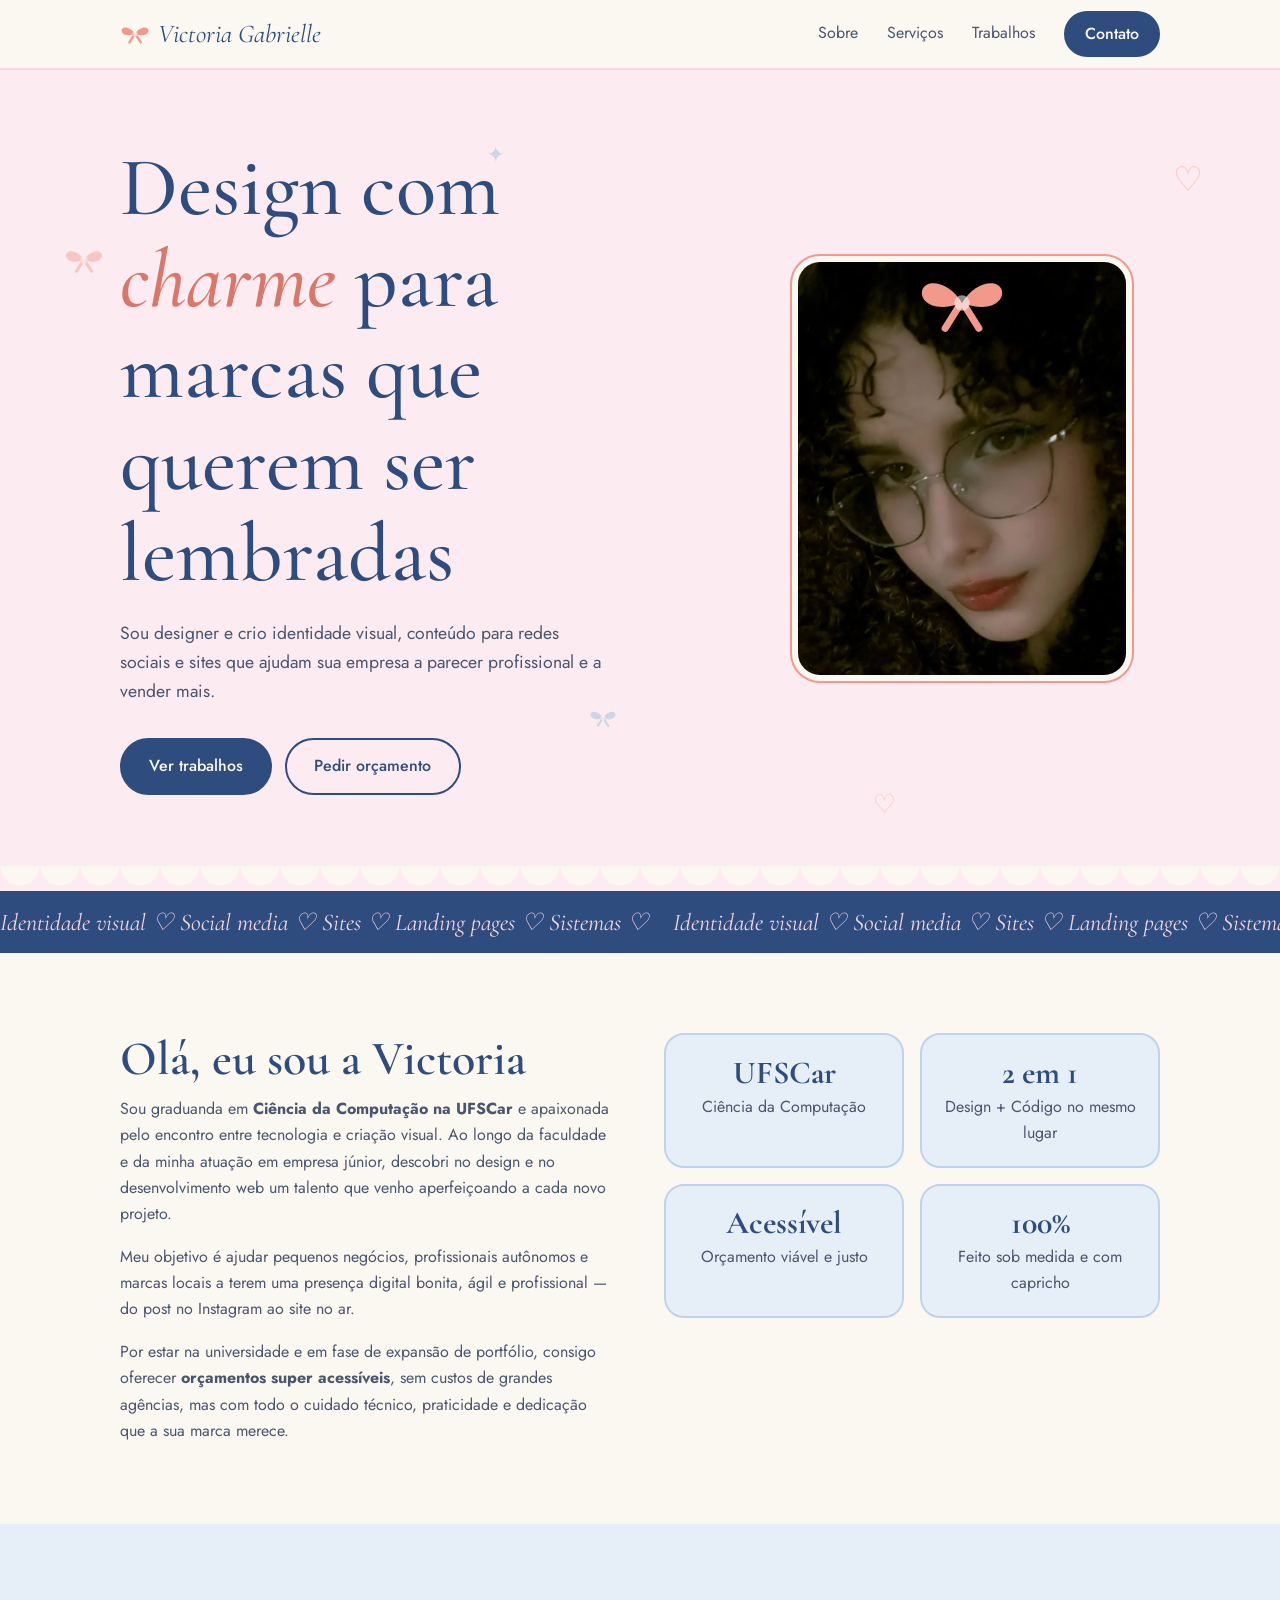
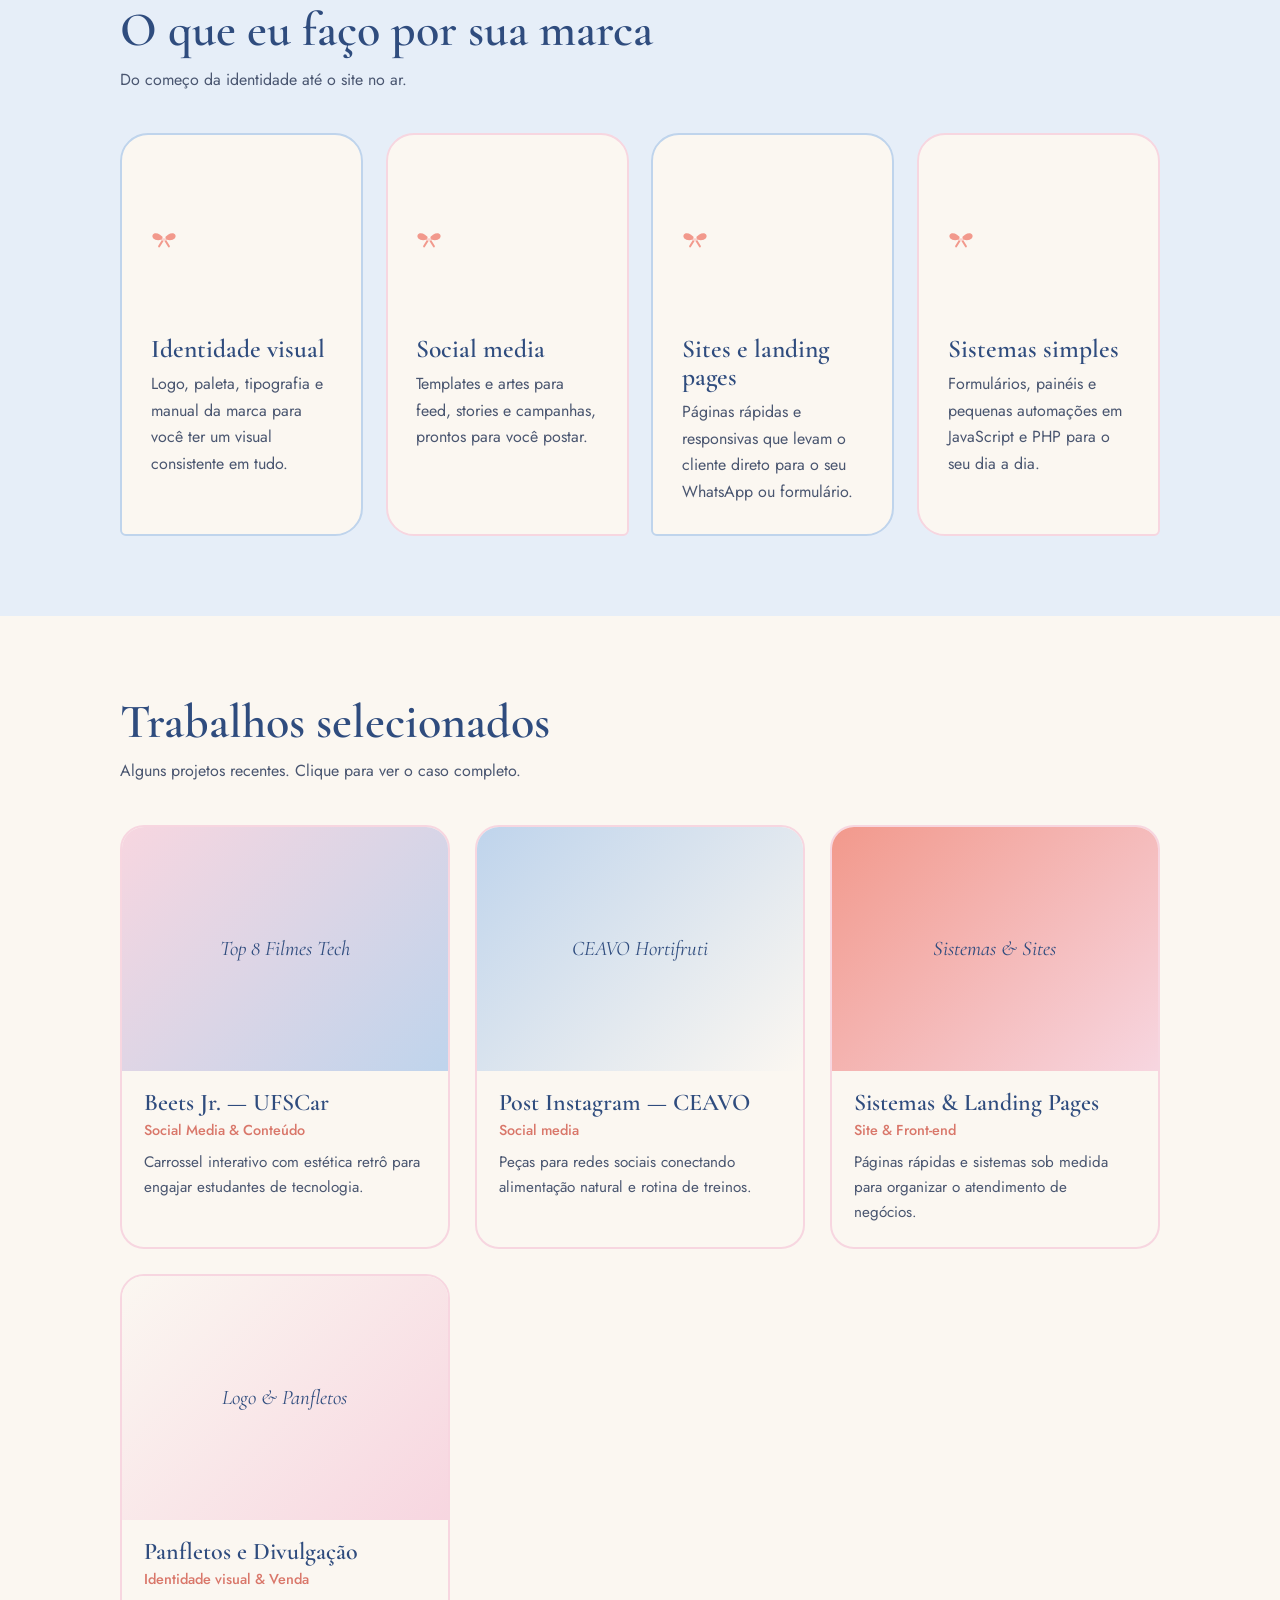
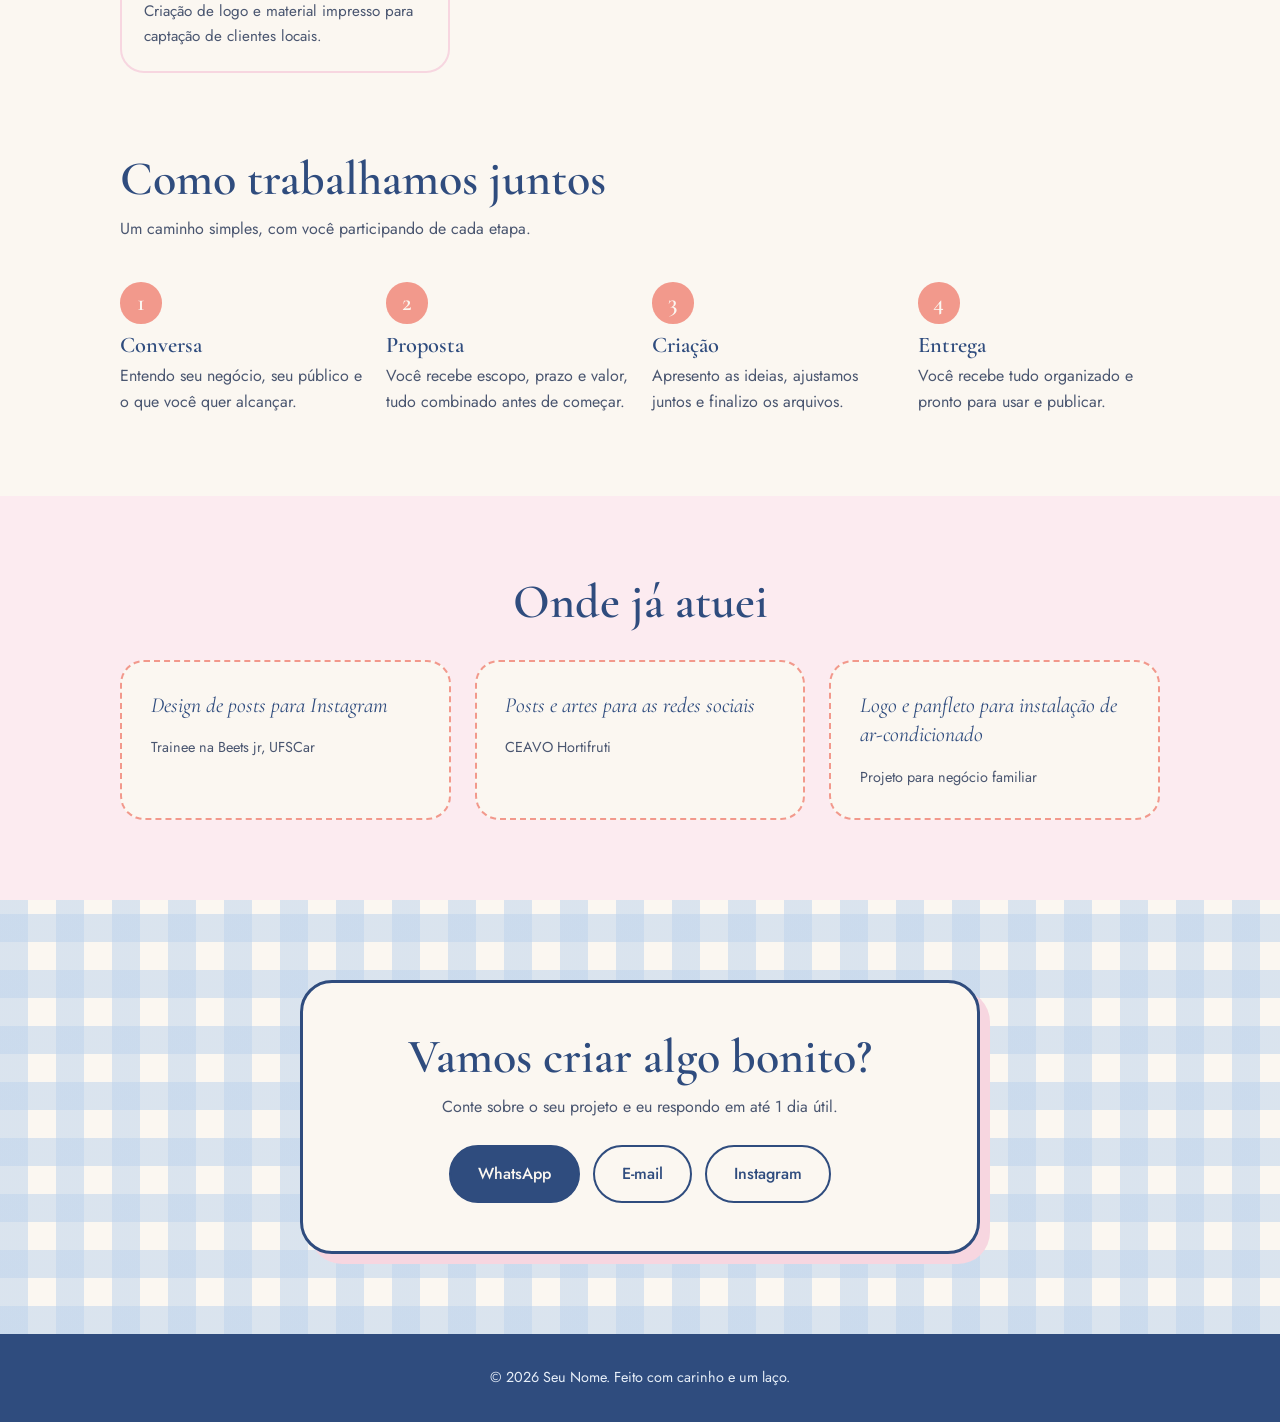
==== index.html @ d7496e96 "feat: add project details page and JavaScript functionality for dynamic content loading" ====
<!doctype html>
<html lang="pt-BR">
  <head>
    <meta charset="UTF-8" />
    <meta name="viewport" content="width=device-width, initial-scale=1.0" />
    <title>Victoria Gabrielle | Designer</title>
    <meta
      name="description"
      content="Design de identidade visual, social media e sites para marcas que querem ser lembradas."
    />
    <link rel="preconnect" href="https://fonts.googleapis.com" />
    <link rel="preconnect" href="https://fonts.gstatic.com" crossorigin />
    <link
      href="https://fonts.googleapis.com/css2?family=Cormorant+Garamond:ital,wght@0,500;0,600;1,500;1,600&family=Jost:wght@400;500&display=swap"
      rel="stylesheet"
    />

    <link rel="stylesheet" href="assets/css/styles.css" />
  </head>

  <body>
    <!-- Lacinho reutilizável -->
    <svg width="0" height="0" style="position: absolute" aria-hidden="true">
      <symbol id="bow" viewBox="0 0 64 40">
        <path d="M32 20C24 6 8 2 4 10c-3 7 6 18 28 10Z" fill="currentColor" />
        <path d="M32 20C40 6 56 2 60 10c3 7-6 18-28 10Z" fill="currentColor" />
        <path
          d="M30 22 20 38M34 22l10 16"
          stroke="currentColor"
          stroke-width="5"
          stroke-linecap="round"
        />
        <circle cx="32" cy="20" r="5.5" fill="#fff" fill-opacity=".55" />
      </symbol>
    </svg>

    <!--==================== HEADER ====================-->
    <header class="header" id="header">
      <nav class="container nav">
        <a href="#home" class="nav__logo"
          ><svg class="bow"><use href="#bow" /></svg>Victoria Gabrielle</a
        >
        <div class="nav__links">
          <a href="#about">Sobre</a>
          <a href="#services">Serviços</a>
          <a href="#portfolio">Trabalhos</a>
          <a href="#contact" class="btn btn--solid">Contato</a>
        </div>
      </nav>
    </header>

    <main>
      <!--==================== HOME ====================-->
      <section class="home" id="home">
        <!-- Enfeites flutuantes -->
        <svg class="bow float" style="left: 5%; top: 14%; width: 40px; --d: 8s">
          <use href="#bow" />
        </svg>
        <svg
          class="bow float"
          style="left: 46%; bottom: 12%; width: 28px; --d: 11s; color: #9db9de"
        >
          <use href="#bow" />
        </svg>
        <span
          class="float"
          style="right: 6%; top: 10%; font-size: 34px; --d: 9s"
          >♡</span
        >
        <span
          class="float"
          style="left: 38%; top: 8%; font-size: 22px; --d: 7s; color: #9db9de"
          >✦</span
        >
        <span
          class="float"
          style="right: 30%; bottom: 8%; font-size: 26px; --d: 10s"
          >♡</span
        >
        <div class="container home__grid">
          <div>
            <h1>
              Design com <em>charme</em> para marcas que querem ser lembradas
            </h1>
            <p>
              Sou designer e crio identidade visual, conteúdo para redes sociais
              e sites que ajudam sua empresa a parecer profissional e a vender
              mais.
            </p>
            <div class="home__cta">
              <a href="#portfolio" class="btn btn--solid">Ver trabalhos</a>
              <a href="#contact" class="btn btn--line">Pedir orçamento</a>
            </div>
          </div>
          <div class="home__frame">
            <svg class="bow bow--big"><use href="#bow" /></svg>
            <div class="home__photo">
              <img src="assets/img/VictoriaGabrielle.webp" alt="Victoria Gabrielle">
              
            </div>
          </div>
            <!-- Figurinhas (PNG transparente). Se o arquivo não existir, some sozinha. -->
            <img
              class="sticker"
              src="assets/stickers/sticker1.png"
              alt=""
              style="--w: 120px; --r: -10deg; left: -50px; bottom: 30px"
              onerror="this.remove()"
            />
            <img
              class="sticker"
              src="assets/stickers/sticker2.png"
              alt=""
              style="--w: 100px; --r: 12deg; right: -40px; top: 60px"
              onerror="this.remove()"
            />
          </div>
        </div>
      </section>

      <!--==================== FAIXA ANIMADA ====================-->
      <div class="marquee" aria-hidden="true">
        <div class="marquee__track">
          <span
            >Identidade visual ♡ Social media ♡ Sites ♡ Landing pages ♡ Sistemas
            ♡
          </span>
          <span
            >Identidade visual ♡ Social media ♡ Sites ♡ Landing pages ♡ Sistemas
            ♡
          </span>
        </div>
      </div>

     <!--==================== SOBRE ====================-->
      <section class="about section" id="about">
        <div class="container about__grid">
          <div>
            <h2 class="section__title">Olá, eu sou a Victoria</h2>
            <p>
              Sou graduanda em <strong>Ciência da Computação na UFSCar</strong> e
              apaixonada pelo encontro entre tecnologia e criação visual. Ao longo
              da faculdade e da minha atuação em empresa júnior, descobri no
              design e no desenvolvimento web um talento que venho aperfeiçoando a
              cada novo projeto.
            </p>
            <p>
              Meu objetivo é ajudar pequenos negócios, profissionais autônomos e
              marcas locais a terem uma presença digital bonita, ágil e
              profissional — do post no Instagram ao site no ar.
            </p>
            <p>
              Por estar na universidade e em fase de expansão de portfólio,
              consigo oferecer <strong>orçamentos super acessíveis</strong>, sem
              custos de grandes agências, mas com todo o cuidado técnico,
              praticidade e dedicação que a sua marca merece.
            </p>
          </div>

          <div class="about__numbers">
            <div>
              <strong>UFSCar</strong>Ciência da Computação
            </div>
            <div>
              <strong>2 em 1</strong>Design + Código no mesmo lugar
            </div>
            <div>
              <strong>Acessível</strong>Orçamento viável e justo
            </div>
            <div>
              <strong data-count="100" data-suffix="%">100%</strong>Feito sob
              medida e com capricho
            </div>
          </div>
        </div>
      </section>

      <!--==================== SERVIÇOS ====================-->
      <section class="services section" id="services">
        <div class="container">
          <h2 class="section__title">O que eu faço por sua marca</h2>
          <p class="section__lead">Do começo da identidade até o site no ar.</p>
          <div class="services__grid">
            <article class="service">
              <svg class="bow"><use href="#bow" /></svg>
              <h3>Identidade visual</h3>
              <p>
                Logo, paleta, tipografia e manual da marca para você ter um
                visual consistente em tudo.
              </p>
            </article>
            <article class="service">
              <svg class="bow"><use href="#bow" /></svg>
              <h3>Social media</h3>
              <p>
                Templates e artes para feed, stories e campanhas, prontos para
                você postar.
              </p>
            </article>
            <article class="service">
              <svg class="bow"><use href="#bow" /></svg>
              <h3>Sites e landing pages</h3>
              <p>
                Páginas rápidas e responsivas que levam o cliente direto para o
                seu WhatsApp ou formulário.
              </p>
            </article>
            <article class="service">
              <svg class="bow"><use href="#bow" /></svg>
              <h3>Sistemas simples</h3>
              <p>
                Formulários, painéis e pequenas automações em JavaScript e PHP
                para o seu dia a dia.
              </p>
            </article>
          </div>
        </div>
      </section>

      <!--==================== PORTFÓLIO ====================-->
      <section class="portfolio section" id="portfolio">
        <div class="container">
          <h2 class="section__title">Trabalhos selecionados</h2>
          <p class="section__lead">
            Alguns projetos recentes. Clique para ver o caso completo.
          </p>
          <div class="portfolio__grid">
            <a href="projeto.html?id=beets-filmes" class="work">
              <div class="work__img">
                <img
                  src="assets/img/beets-capa.png"
                  alt="Beets Jr."
                  onerror="this.remove()"
                />
                Top 8 Filmes Tech
              </div>
              <div class="work__info">
                <h3>Beets Jr. — UFSCar</h3>
                <span>Social Media & Conteúdo</span>
                <p>
                  Carrossel interativo com estética retrô para engajar
                  estudantes de tecnologia.
                </p>
              </div>
            </a>

            <a href="projeto.html?id=ceavo-hortifruti" class="work">
              <div class="work__img">
                <img
                  src="assets/img/ceavo-capa.png"
                  alt="CEAVO Hortifruti"
                  onerror="this.remove()"
                />
                CEAVO Hortifruti
              </div>
              <div class="work__info">
                <h3>Post Instagram — CEAVO</h3>
                <span>Social media</span>
                <p>
                  Peças para redes sociais conectando alimentação natural e
                  rotina de treinos.
                </p>
              </div>
            </a>

            <a href="projeto.html?id=sistemas-web" class="work">
              <div class="work__img">
                <img
                  src="assets/img/sistemas-capa.png"
                  alt="Sistemas e Sites"
                  onerror="this.remove()"
                />
                Sistemas & Sites
              </div>
              <div class="work__info">
                <h3>Sistemas & Landing Pages</h3>
                <span>Site & Front-end</span>
                <p>
                  Páginas rápidas e sistemas sob medida para organizar o
                  atendimento de negócios.
                </p>
              </div>
            </a>

            <a href="projeto.html?id=climatizacao" class="work">
              <div class="work__img">
                <img
                  src="assets/img/ar-capa.png"
                  alt="Panfletos e Logo"
                  onerror="this.remove()"
                />
                Logo & Panfletos
              </div>
              <div class="work__info">
                <h3>Panfletos e Divulgação</h3>
                <span>Identidade visual & Venda</span>
                <p>
                  Criação de logo e material impresso para captação de clientes
                  locais.
                </p>
              </div>
            </a>
          </div>
        </div>
      </section>

      <!--==================== PROCESSO ====================-->
      <section class="process section" style="padding-top: 0">
        <div class="container">
          <h2 class="section__title">Como trabalhamos juntos</h2>
          <p class="section__lead">
            Um caminho simples, com você participando de cada etapa.
          </p>
          <div class="steps">
            <div class="step">
              <h3>Conversa</h3>
              <p>
                Entendo seu negócio, seu público e o que você quer alcançar.
              </p>
            </div>
            <div class="step">
              <h3>Proposta</h3>
              <p>
                Você recebe escopo, prazo e valor, tudo combinado antes de
                começar.
              </p>
            </div>
            <div class="step">
              <h3>Criação</h3>
              <p>
                Apresento as ideias, ajustamos juntos e finalizo os arquivos.
              </p>
            </div>
            <div class="step">
              <h3>Entrega</h3>
              <p>Você recebe tudo organizado e pronto para usar e publicar.</p>
            </div>
          </div>
        </div>
      </section>

      <!--==================== DEPOIMENTOS ====================-->
      <section class="testimonial section" id="experience">
        <div class="container">
          <h2 class="section__title center">Onde já atuei</h2>
          <div class="quotes" style="margin-top: 2rem">
            <blockquote class="quote">
              <p>Design de posts para Instagram</p>
              <footer>Trainee na Beets jr, UFSCar</footer>
            </blockquote>
            <blockquote class="quote">
              <p>Posts e artes para as redes sociais</p>
              <footer>CEAVO Hortifruti</footer>
            </blockquote>
            <blockquote class="quote">
              <p>Logo e panfleto para instalação de ar-condicionado</p>
              <footer>Projeto para negócio familiar</footer>
            </blockquote>
          </div>
        </div>
      </section>

      <!--==================== CONTATO ====================-->
      <section class="contact section" id="contact">
        <div class="container">
          <div class="contact__card">
            <h2 class="section__title">Vamos criar algo bonito?</h2>
            <p>Conte sobre o seu projeto e eu respondo em até 1 dia útil.</p>
            <div class="contact__links">
              <!-- Troque o número (55 + DDD + número, sem espaços) e os links -->
              <a
                class="btn btn--solid"
                href="https://wa.me/5515997885794"
                target="_blank"
                rel="noopener"
                >WhatsApp</a
              >
              <a
                class="btn btn--line"
                href="mailto:victoriagabriellecamargo@email.com"
                >E-mail</a
              >
              <a
                class="btn btn--line"
                href="https://instagram.com/_.yuyuki"
                target="_blank"
                rel="noopener"
                >Instagram</a
              >
            </div>
          </div>
        </div>
      </section>
    </main>

    <!--==================== RODAPÉ ====================-->
    <footer class="footer">
      <p>© <span id="year"></span> Seu Nome. Feito com carinho e um laço.</p>
    </footer>

    <script src="assets/js/main.js" defer></script>
  </body>
</html>
---- assets/css/styles.css ----
/*==================== VARIÁVEIS (troque as cores aqui) ====================*/
:root {
  --offwhite: #fbf7f1;
  --pink: #f7d6e0;
  --pink-soft: #fcebf0;
  --salmon: #f2998c;
  --salmon-dark: #d9776a;
  --blue: #bfd4ec;
  --blue-soft: #e6eef8;
  --navy: #2f4c7e;
  --text: #4a5670;
  --display: "Cormorant Garamond", Georgia, serif;
  --body: "Jost", system-ui, sans-serif;
  --max: 1040px;
}

/*==================== BASE ====================*/
* {
  box-sizing: border-box;
  margin: 0;
  padding: 0;
}
html {
  scroll-behavior: smooth;
  scroll-padding-top: 76px;
}
body {
  font-family: var(--body);
  font-size: 1rem;
  line-height: 1.65;
  color: var(--text);
  background: var(--offwhite);
}
h1,
h2,
h3 {
  font-family: var(--display);
  color: var(--navy);
  font-weight: 600;
  line-height: 1.1;
}
a {
  color: inherit;
  text-decoration: none;
}
img {
  max-width: 100%;
  display: block;
}
ul {
  list-style: none;
}
:focus-visible {
  outline: 3px solid var(--salmon);
  outline-offset: 3px;
  border-radius: 6px;
}
.container {
  width: min(var(--max), 100% - 2.5rem);
  margin-inline: auto;
}
.section {
  padding: 5rem 0;
}
.section__title {
  font-size: clamp(2rem, 5vw, 3rem);
  margin-bottom: 0.6rem;
}
.section__lead {
  max-width: 52ch;
  margin-bottom: 2.5rem;
}
.center {
  text-align: center;
}
.center .section__lead {
  margin-inline: auto;
}

/* Lacinho (SVG reutilizável) */
.bow {
  width: 46px;
  height: auto;
  color: var(--salmon);
}

/* Figurinhas: coloque PNGs transparentes em assets/stickers/ */
.sticker {
  position: absolute;
  width: var(--w, 110px);
  height: auto;
  pointer-events: none;
  transform: rotate(var(--r, 0deg));
  filter: drop-shadow(0 4px 0 rgba(255, 255, 255, 0.9))
    drop-shadow(0 6px 10px rgba(47, 76, 126, 0.15));
}

/*==================== BOTÕES ====================*/
.btn {
  display: inline-block;
  padding: 0.85rem 1.7rem;
  border-radius: 999px;
  font-weight: 500;
  border: 2px solid var(--navy);
  transition:
    background 0.2s,
    color 0.2s,
    transform 0.2s;
}
.btn--solid {
  background: var(--navy);
  color: var(--offwhite);
}
.btn--solid:hover {
  background: var(--salmon-dark);
  border-color: var(--salmon-dark);
}
.btn--line {
  color: var(--navy);
}
.btn--line:hover {
  background: var(--pink);
}

/*==================== HEADER ====================*/
.header {
  position: sticky;
  top: 0;
  z-index: 50;
  background: rgba(251, 247, 241, 0.92);
  backdrop-filter: blur(8px);
  border-bottom: 2px solid var(--pink);
}
.nav {
  display: flex;
  align-items: center;
  justify-content: space-between;
  height: 68px;
}
.nav__logo {
  font-family: var(--display);
  font-style: italic;
  font-size: 1.6rem;
  color: var(--navy);
  display: flex;
  align-items: center;
  gap: 0.5rem;
}
.nav__logo .bow {
  width: 30px;
}
.nav__links {
  display: flex;
  gap: 1.8rem;
  align-items: center;
}
.nav__links a:not(.btn) {
  padding: 0.2rem 0;
  border-bottom: 2px solid transparent;
}
.nav__links a:not(.btn):hover {
  border-color: var(--salmon);
}
.nav__links .btn {
  padding: 0.5rem 1.2rem;
}
@media (max-width: 760px) {
  .nav__links a:not(.btn) {
    display: none;
  }
}

/*==================== HOME ====================*/
.home {
  position: relative;
  padding: 4.5rem 0 6rem;
  background: var(--pink-soft);
  overflow: hidden;
}
.home::after {
  /* barrinha de babado */
  content: "";
  position: absolute;
  left: 0;
  right: 0;
  bottom: -1px;
  height: 26px;
  background: radial-gradient(
      circle at 20px 0,
      var(--offwhite) 19px,
      transparent 20px
    )
    0 0/40px 26px repeat-x;
}
.home__grid {
  display: grid;
  grid-template-columns: 1.2fr 0.8fr;
  gap: 3rem;
  align-items: center;
}
.home h1 {
  font-size: clamp(2.8rem, 8vw, 5.2rem);
  font-weight: 500;
  margin-bottom: 1.2rem;
}
.home h1 em {
  color: var(--salmon-dark);
}
.home p {
  max-width: 44ch;
  margin-bottom: 2rem;
  font-size: 1.1rem;
}
.home__cta {
  display: flex;
  gap: 0.8rem;
  flex-wrap: wrap;
}
.home__frame {
  position: relative;
  aspect-ratio: 4/5;
  max-width: 340px;
  margin-inline: auto;
  width: 100%;
}
.home__photo {
  position: absolute;
  inset: 0;
  border-radius: 28px;
  border: 6px solid var(--offwhite);
  outline: 2px solid var(--salmon);
  background: linear-gradient(160deg, var(--blue) 0%, var(--pink) 100%);
  overflow: hidden;
  display: grid;
  place-items: center;
  color: var(--navy);
  font-family: var(--display);
  font-style: italic;
  font-size: 1.4rem;
  text-align: center;
  padding: 0;
}
.home__photo img {
  width: 100%;
  height: 100%;
  object-fit: cover;
  object-position: center 75%;
  display: block;
}
.home .bow--big {
  position: absolute;
  width: 90px;
  top: -28px;
  left: 50%;
  transform: translateX(-50%);
  z-index: 2;
}
@media (max-width: 820px) {
  .home__grid {
   display: grid;
  grid-template-columns: 1.2fr 0.8fr;
  gap: 2rem;
  align-items: start;
  }
  .home__frame {
    order: -1;
    max-width: 260px;
  }
}

/*==================== SOBRE ====================*/
.about__grid {
  display: grid;
  grid-template-columns: 1fr 1fr;
  gap: 3rem;
  align-items: start;
}
.about__numbers {
  display: grid;
  grid-template-columns: 1fr 1fr;
  gap: 1rem;
}
.about__numbers div {
  background: var(--blue-soft);
  border: 2px solid var(--blue);
  border-radius: 20px;
  padding: 1.2rem;
  text-align: center;
}
.about__numbers strong {
  display: block;
  font-family: var(--display);
  font-size: 2rem;
 color: var(--navy);
  line-height: 1.1;
  margin-bottom: 0.25rem;
}
.about p + p {
  margin-top: 1rem;
}
@media (max-width: 760px) {
  .about__grid {
    grid-template-columns: 1fr;
  }
}

/*==================== SERVIÇOS ====================*/
.services {
  background: var(--blue-soft);
}
.services__grid {
  display: grid;
  grid-template-columns: repeat(auto-fit, minmax(230px, 1fr));
  gap: 1.4rem;
}
.service {
  background: var(--offwhite);
  border: 2px solid var(--blue);
  border-radius: 28px 28px 28px 6px;
  padding: 1.8rem;
}
.service:nth-child(even) {
  border-color: var(--pink);
  border-radius: 28px 28px 6px 28px;
}
.service h3 {
  font-size: 1.6rem;
  margin-bottom: 0.5rem;
}
.service .bow {
  width: 26px;
  margin-bottom: 0.8rem;
}

/*==================== PORTFÓLIO ====================*/
.portfolio__grid {
  display: grid;
  grid-template-columns: repeat(auto-fit, minmax(290px, 1fr));
  gap: 1.6rem;
}
.work {
  display: block;
  background: var(--offwhite);
  border: 2px solid var(--pink);
  border-radius: 24px;
  overflow: hidden;
  transition:
    transform 0.25s,
    border-color 0.25s;
}
.work:hover {
  transform: translateY(-4px);
  border-color: var(--salmon);
}
.work__img {
  aspect-ratio: 4/3;
  display: grid;
  place-items: center;
  font-family: var(--display);
  font-style: italic;
  font-size: 1.3rem;
  color: var(--navy);
  background: linear-gradient(135deg, var(--pink), var(--blue));
}
.work:nth-child(2) .work__img {
  background: linear-gradient(135deg, var(--blue), var(--offwhite));
}
.work:nth-child(3) .work__img {
  background: linear-gradient(135deg, var(--salmon), var(--pink));
}
.work:nth-child(4) .work__img {
  background: linear-gradient(135deg, var(--offwhite), var(--pink));
}
.work__img img {
  width: 100%;
  height: 100%;
  object-fit: cover;
}
.work__info {
  padding: 1.2rem 1.4rem 1.4rem;
}
.work__info h3 {
  font-size: 1.5rem;
}
.work__info span {
  font-size: 0.9rem;
  color: var(--salmon-dark);
  font-weight: 500;
}
.work__info p {
  font-size: 0.95rem;
  margin-top: 0.4rem;
}

/*==================== PROCESSO (sequência real) ====================*/
.process {
  position: relative;
}
.steps {
  display: grid;
  grid-template-columns: repeat(auto-fit, minmax(200px, 1fr));
  gap: 1.5rem;
  counter-reset: s;
}
.step {
  position: relative;
  padding-top: 3.2rem;
}
.step::before {
  counter-increment: s;
  content: counter(s);
  position: absolute;
  top: 0;
  left: 0;
  width: 2.6rem;
  height: 2.6rem;
  border-radius: 50%;
  background: var(--salmon);
  color: var(--offwhite);
  display: grid;
  place-items: center;
  font-family: var(--display);
  font-size: 1.5rem;
  font-weight: 600;
}
.step h3 {
  font-size: 1.4rem;
  margin-bottom: 0.3rem;
}

/*==================== DEPOIMENTOS ====================*/
.testimonial {
  background: var(--pink-soft);
}
.quotes {
  display: grid;
  grid-template-columns: repeat(auto-fit, minmax(280px, 1fr));
  gap: 1.5rem;
}
.quote {
  background: var(--offwhite);
  border-radius: 24px;
  padding: 1.8rem;
  border: 2px dashed var(--salmon);
}
.quote p {
  font-family: var(--display);
  font-size: 1.35rem;
  line-height: 1.35;
  color: var(--navy);
  font-style: italic;
}
.quote footer {
  margin-top: 1rem;
  font-size: 0.9rem;
}

/*==================== CONTATO (fundo xadrez gingham azul) ====================*/
.contact {
  position: relative;
  overflow: hidden;
  background:
    repeating-linear-gradient(
      0deg,
      rgba(191, 212, 236, 0.55) 0 28px,
      transparent 28px 56px
    ),
    repeating-linear-gradient(
      90deg,
      rgba(191, 212, 236, 0.55) 0 28px,
      transparent 28px 56px
    ),
    var(--offwhite);
}
.contact__card {
  position: relative;
  background: var(--offwhite);
  border: 3px solid var(--navy);
  border-radius: 32px;
  padding: 3rem 2rem;
  text-align: center;
  max-width: 680px;
  margin-inline: auto;
  box-shadow: 10px 10px 0 var(--pink);
}
.contact__card .bow {
  position: absolute;
  top: -26px;
  left: 50%;
  transform: translateX(-50%);
  width: 70px;
  background: var(--offwhite);
  padding: 0 0.5rem;
}
.contact__links {
  display: flex;
  gap: 0.8rem;
  justify-content: center;
  flex-wrap: wrap;
  margin-top: 1.6rem;
}

/*==================== RODAPÉ ====================*/
.footer {
  padding: 2rem 0;
  text-align: center;
  font-size: 0.9rem;
  background: var(--navy);
  color: var(--blue-soft);
}

/*==================== MOVIMENTO REDUZIDO ====================*/
@media (prefers-reduced-motion: reduce) {
  * {
    transition: none !important;
    scroll-behavior: auto !important;
  }
}

/*==================== ANIMAÇÕES E INTERAÇÃO ====================*/
/* Cursor personalizado (só aparece em mouse, não em celular) */
html.has-cursor,
html.has-cursor * {
  cursor: none !important;
}
.cursor {
  position: fixed;
  top: 0;
  left: 0;
  z-index: 9999;
  width: 34px;
  height: 22px;
  margin: -11px 0 0 -17px;
  pointer-events: none;
  opacity: 0;
  color: var(--salmon);
  will-change: transform;
}
.cursor__inner {
  width: 100%;
  height: 100%;
  transition:
    transform 0.2s cubic-bezier(0.3, 1.6, 0.5, 1),
    color 0.2s;
}
.cursor svg {
  width: 100%;
  height: 100%;
  display: block;
}
.cursor.is-link .cursor__inner {
  transform: scale(1.7) rotate(-14deg);
  color: var(--navy);
}
.cursor.is-down .cursor__inner {
  transform: scale(0.7);
}

/* Brilhinhos que seguem o mouse e corações no clique */
.spark {
  position: fixed;
  z-index: 9998;
  pointer-events: none;
  font-size: var(--s, 14px);
  line-height: 1;
  color: var(--c);
  animation: spark 0.9s ease-out forwards;
}
@keyframes spark {
  to {
    transform: translate(var(--dx, 0), var(--dy, 40px)) rotate(var(--r, 90deg))
      scale(0.3);
    opacity: 0;
  }
}

/* Barra de progresso da página */
.progress {
  position: fixed;
  top: 0;
  left: 0;
  width: 100%;
  height: 4px;
  z-index: 100;
  transform: scaleX(0);
  transform-origin: 0 50%;
  background: linear-gradient(90deg, var(--pink), var(--salmon), var(--blue));
}

/* Entrada do topo (acontece uma vez ao carregar) */
.home__grid {
  position: relative;
  z-index: 1;
}
.home h1 .w {
  display: inline-block;
  animation: rise 0.9s cubic-bezier(0.2, 0.8, 0.2, 1) backwards;
  animation-delay: calc(var(--i) * 90ms + 150ms);
}
.home p {
  animation: rise 0.9s cubic-bezier(0.2, 0.8, 0.2, 1) 1s backwards;
}
.home__cta {
  animation: rise 0.9s cubic-bezier(0.2, 0.8, 0.2, 1) 1.15s backwards;
}
.home__photo {
  animation: arch 1.2s cubic-bezier(0.2, 0.8, 0.2, 1) 0.2s backwards;
}
.home .bow--big {
  animation: wobble 3.5s ease-in-out 1.4s infinite;
}
@keyframes rise {
  from {
    opacity: 0;
    transform: translateY(0.6em) rotate(3deg);
  }
}

  @keyframes arch {
  from {
    clip-path: inset(100% 0 0 0 round 28px); /* Se usou 0 acima, coloque 0 aqui também */
  }
}

@keyframes wobble {
  0%,
  100% {
    transform: translateX(-50%) rotate(-7deg);
  }
  50% {
    transform: translateX(-50%) rotate(7deg);
  }
}

/* Enfeites flutuantes */
.float {
  position: absolute;
  color: var(--salmon);
  opacity: 0.45;
  z-index: 0;
  animation: drift var(--d, 9s) ease-in-out infinite alternate;
}
@keyframes drift {
  from {
    transform: translate(0, 0) rotate(-8deg);
  }
  to {
    transform: translate(14px, -26px) rotate(10deg);
  }
}

/* Faixa que rola */
.marquee {
  overflow: hidden;
  white-space: nowrap;
  background: var(--navy);
  color: var(--pink);
  padding: 0.7rem 0;
  font-family: var(--display);
  font-style: italic;
  font-size: 1.5rem;
}
.marquee__track {
  display: inline-flex;
  animation: scroll 24s linear infinite;
}
.marquee:hover .marquee__track {
  animation-play-state: paused;
}
.marquee span {
  padding-right: 1.5rem;
}
@keyframes scroll {
  to {
    transform: translateX(-50%);
  }
}

/* Aparecer ao rolar */
.js .reveal {
  opacity: 0;
  transform: translateY(26px) scale(0.98);
  transition:
    opacity 0.7s ease,
    transform 0.7s cubic-bezier(0.2, 0.8, 0.2, 1);
  transition-delay: var(--delay, 0ms);
}
.js .reveal.in {
  opacity: 1;
  transform: none;
}

/* Microinterações */
.btn:hover {
  transform: translateY(-3px) rotate(-1deg);
}
.service {
  transition:
    transform 0.25s,
    box-shadow 0.25s;
}
.service:hover {
  transform: translateY(-6px);
  box-shadow: 6px 6px 0 var(--pink);
}
.service:hover .bow {
  animation: flap 0.6s ease;
}
@keyframes flap {
  30% {
    transform: rotate(-18deg) scale(1.2);
  }
  60% {
    transform: rotate(14deg) scale(1.2);
  }
}
.work {
  will-change: transform;
}

@media (prefers-reduced-motion: reduce) {
  *,
  *::before,
  *::after {
    animation: none !important;
  }
  .js .reveal {
    opacity: 1;
    transform: none;
  }
}
/*==================== PÁGINA INTERNA DO PROJETO ====================*/
.project-hero {
  position: relative;
  padding: 3.5rem 0 4.5rem;
  background: var(--pink-soft);
}
.project-hero::after {
  content: "";
  position: absolute;
  left: 0;
  right: 0;
  bottom: -1px;
  height: 26px;
  background: radial-gradient(
      circle at 20px 0,
      var(--offwhite) 19px,
      transparent 20px
    )
    0 0/40px 26px repeat-x;
}
.back-link {
  display: inline-block;
  margin-bottom: 1.5rem;
  font-weight: 500;
  color: var(--navy);
  border-bottom: 2px solid var(--salmon);
  transition: transform 0.2s;
}
.back-link:hover {
  transform: translateX(-4px);
}
.project-tag {
  display: block;
  color: var(--salmon-dark);
  font-weight: 500;
  text-transform: uppercase;
  letter-spacing: 0.06em;
  font-size: 0.85rem;
  margin-bottom: 0.4rem;
}
.project-hero h1 {
  font-size: clamp(2.4rem, 6vw, 4rem);
  margin-bottom: 1.2rem;
}
.project-meta {
  display: flex;
  gap: 2rem;
  flex-wrap: wrap;
  color: var(--navy);
}
.project-story {
  display: grid;
  grid-template-columns: repeat(auto-fit, minmax(280px, 1fr));
  gap: 1.8rem;
}
.story-box {
  background: var(--blue-soft);
  border: 2px solid var(--blue);
  border-radius: 28px 28px 28px 6px;
  padding: 2rem;
}
.story-box:nth-child(even) {
  background: var(--pink-soft);
  border-color: var(--pink);
  border-radius: 28px 28px 6px 28px;
}
.story-box .bow {
  width: 28px;
  margin-bottom: 0.6rem;
}
.story-box h2 {
  font-size: 1.8rem;
  margin-bottom: 0.6rem;
}
.project-gallery {
  display: grid;
  grid-template-columns: repeat(auto-fit, minmax(280px, 1fr));
  gap: 1.6rem;
}
.gallery-item {
  background: var(--offwhite);
  border: 2px solid var(--pink);
  border-radius: 24px;
  overflow: hidden;
  box-shadow: 6px 6px 0 var(--pink-soft);
  transition: transform 0.25s;
}
.gallery-item:hover {
  transform: translateY(-4px);
  border-color: var(--salmon);
}
.gallery-item img {
  width: 100%;
  height: auto;
  display: block;
}
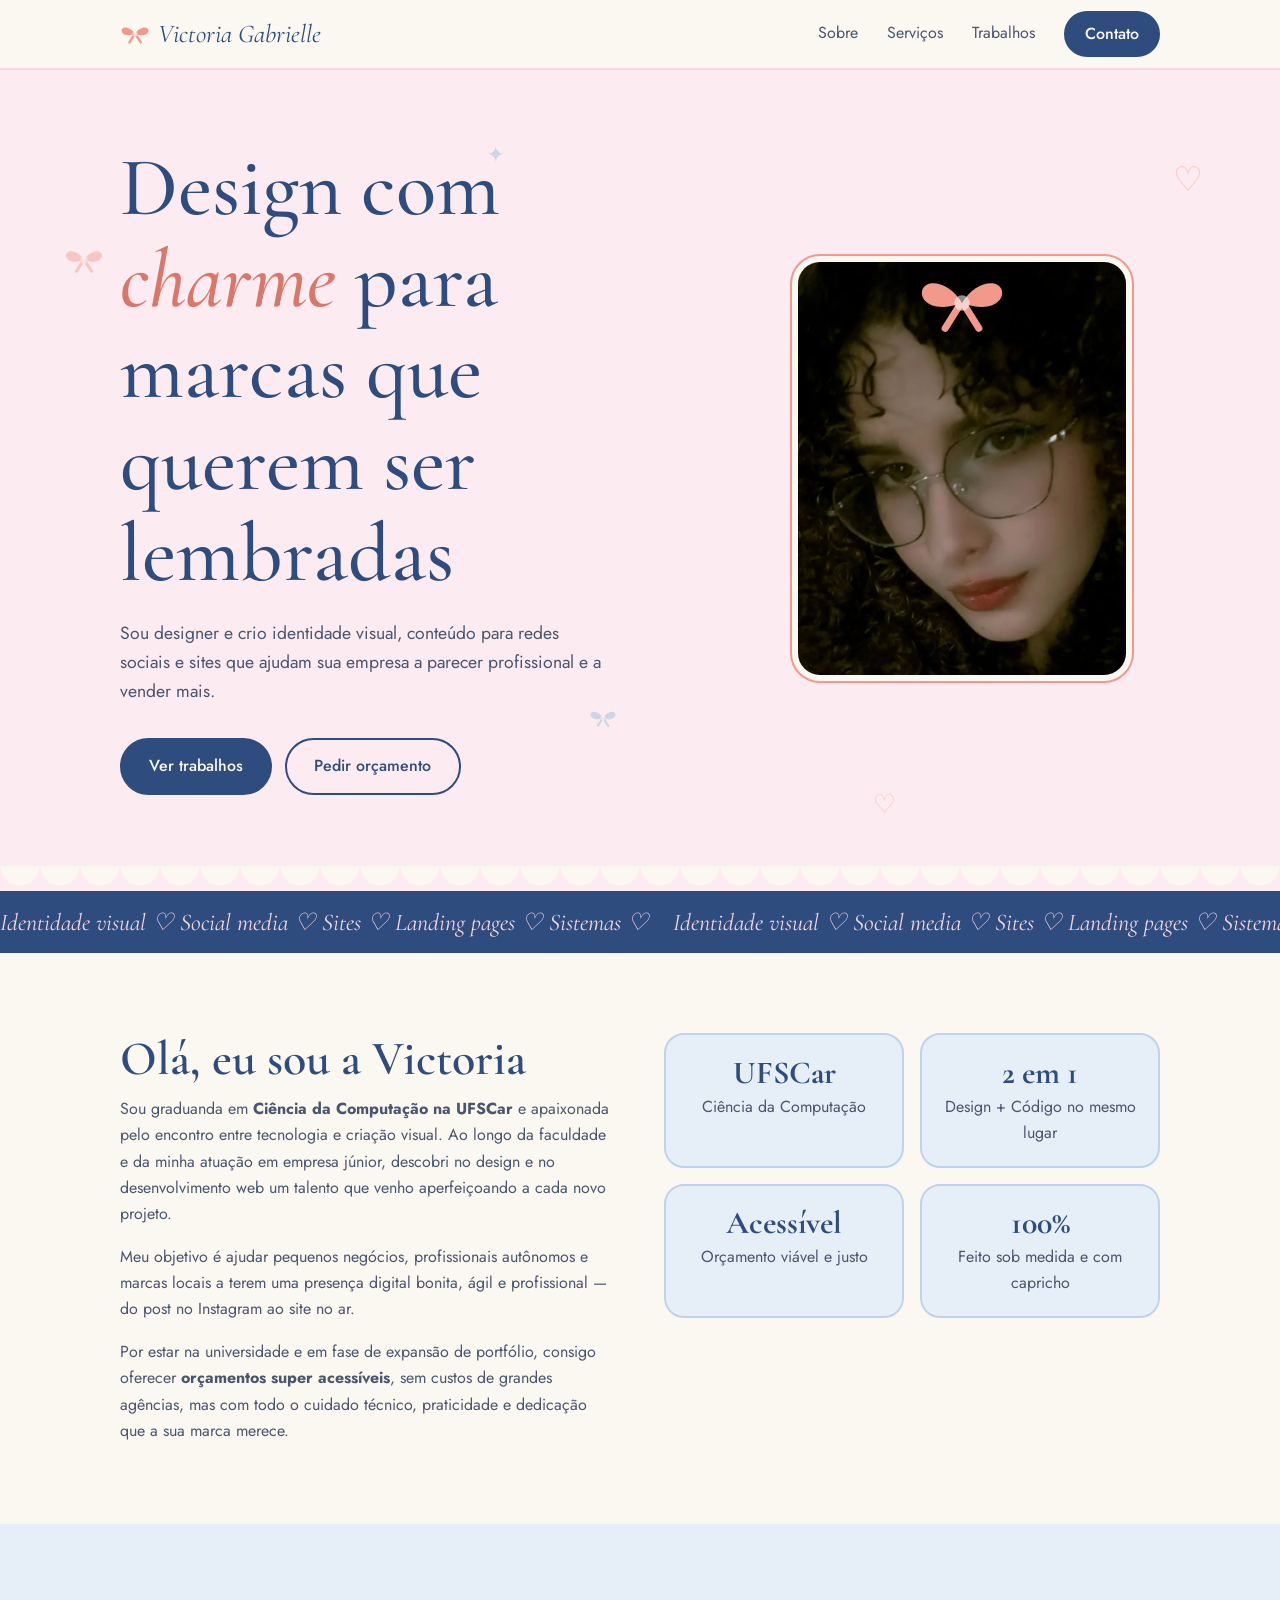
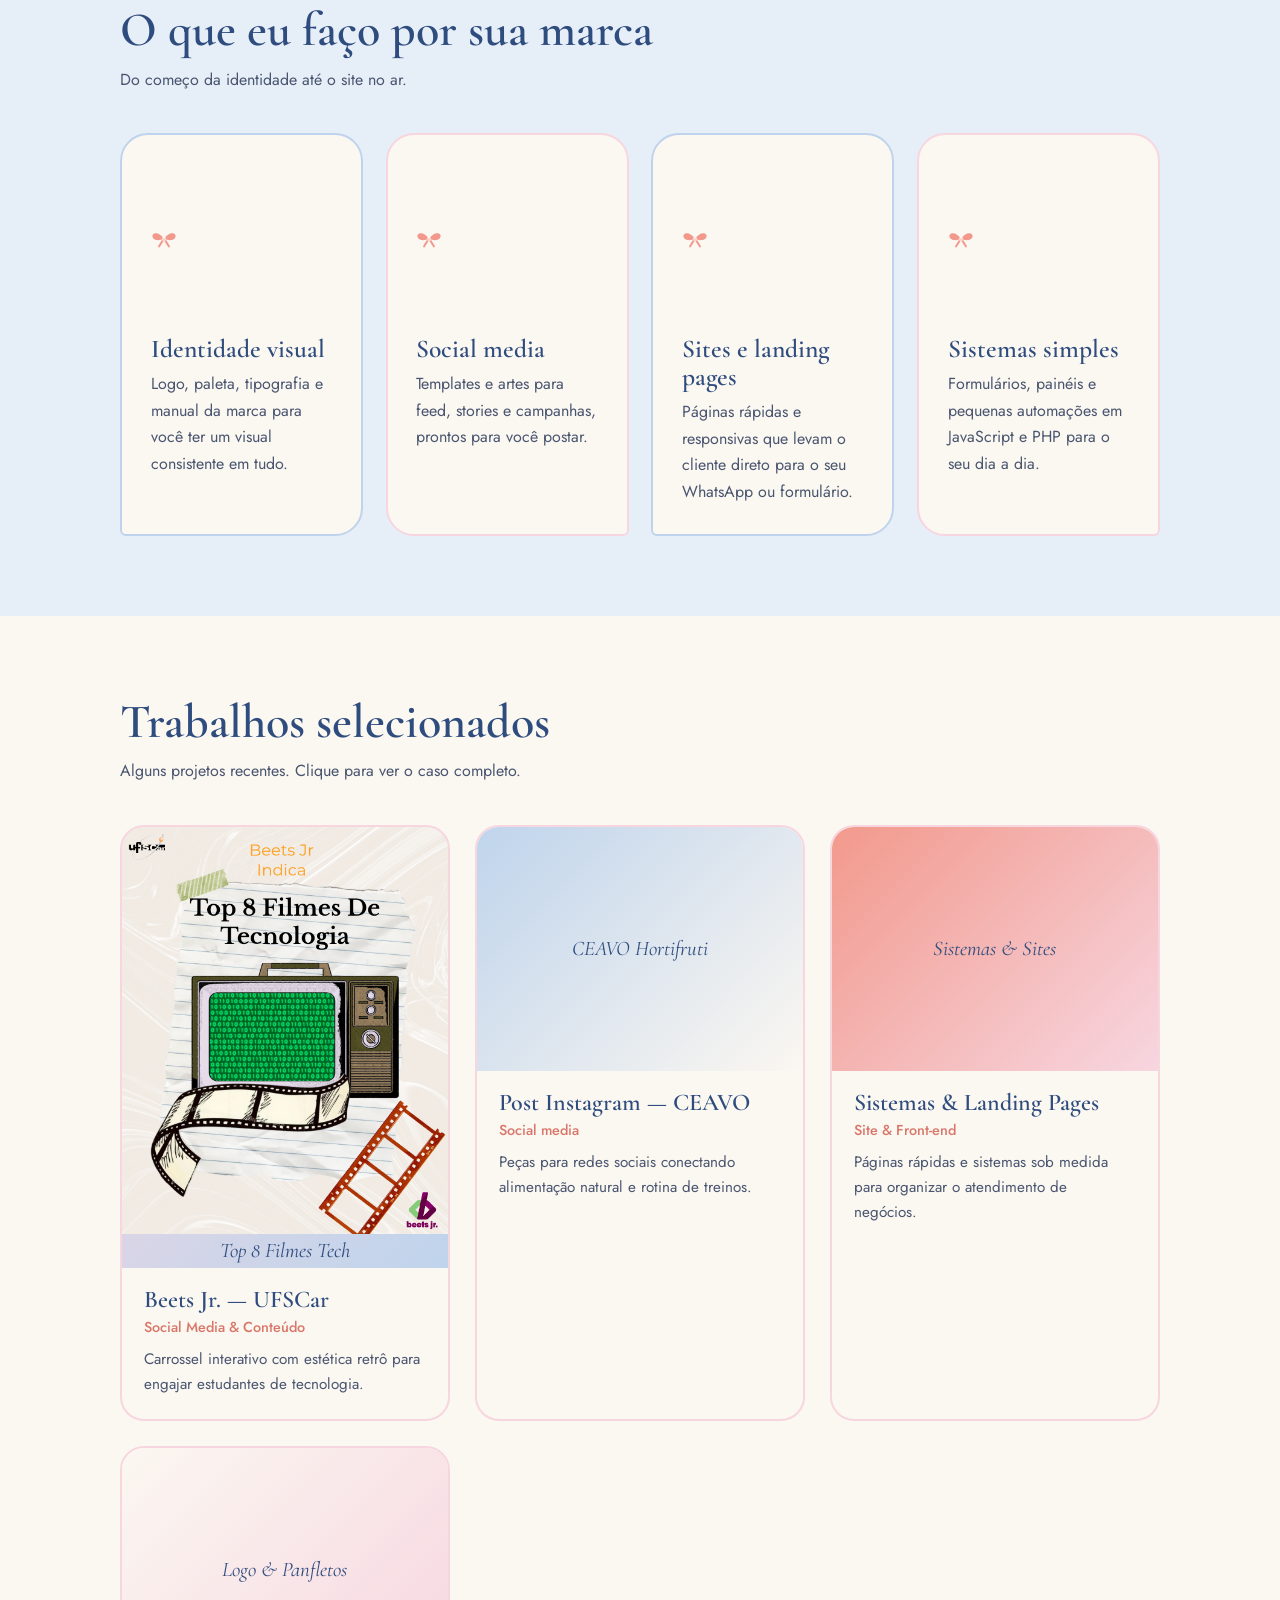
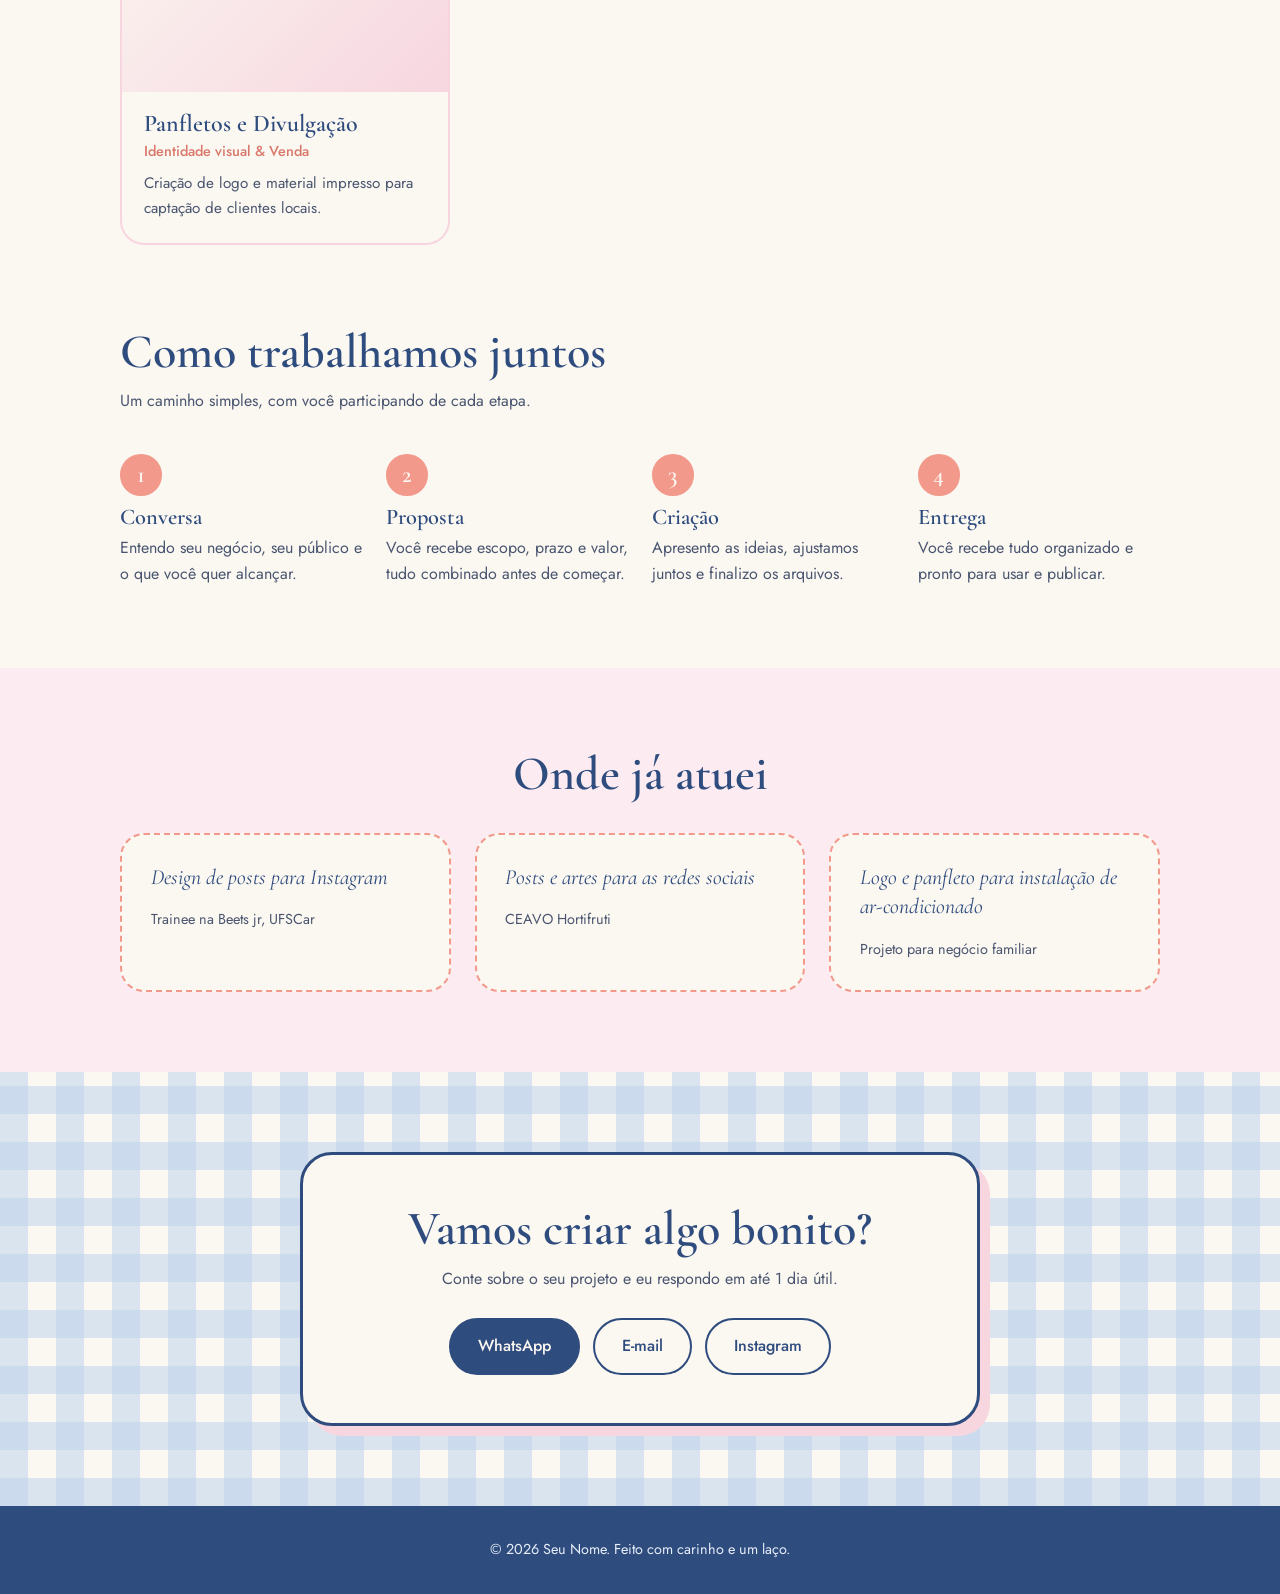
==== commit 8e4e904e: "fix: correct image filenames in projetos.js and update index.html" ====
--- a/index.html
+++ b/index.html
@@ -228,7 +228,7 @@
             <a href="projeto.html?id=beets-filmes" class="work">
               <div class="work__img">
                 <img
-                  src="assets/img/beets-capa.png"
+                  src="assets/img/BeetsJr1.png"
                   alt="Beets Jr."
                   onerror="this.remove()"
                 />
